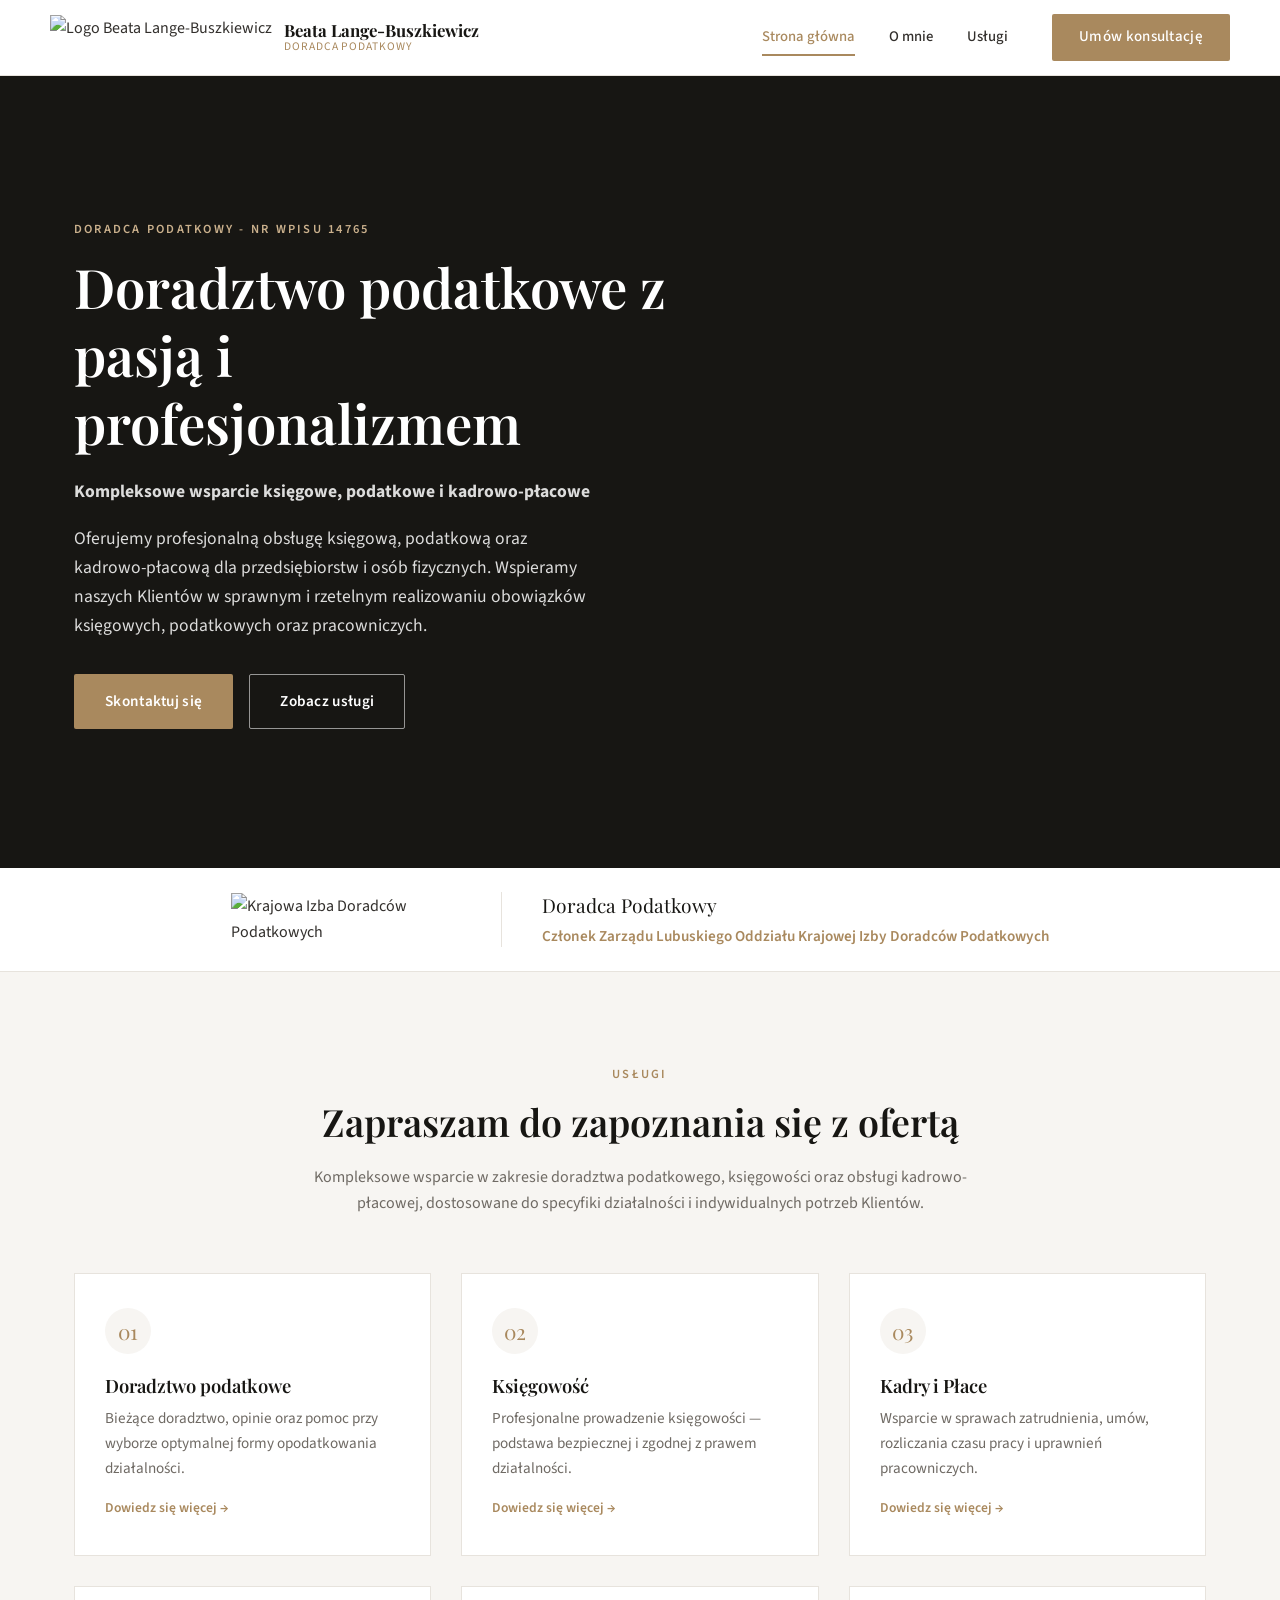
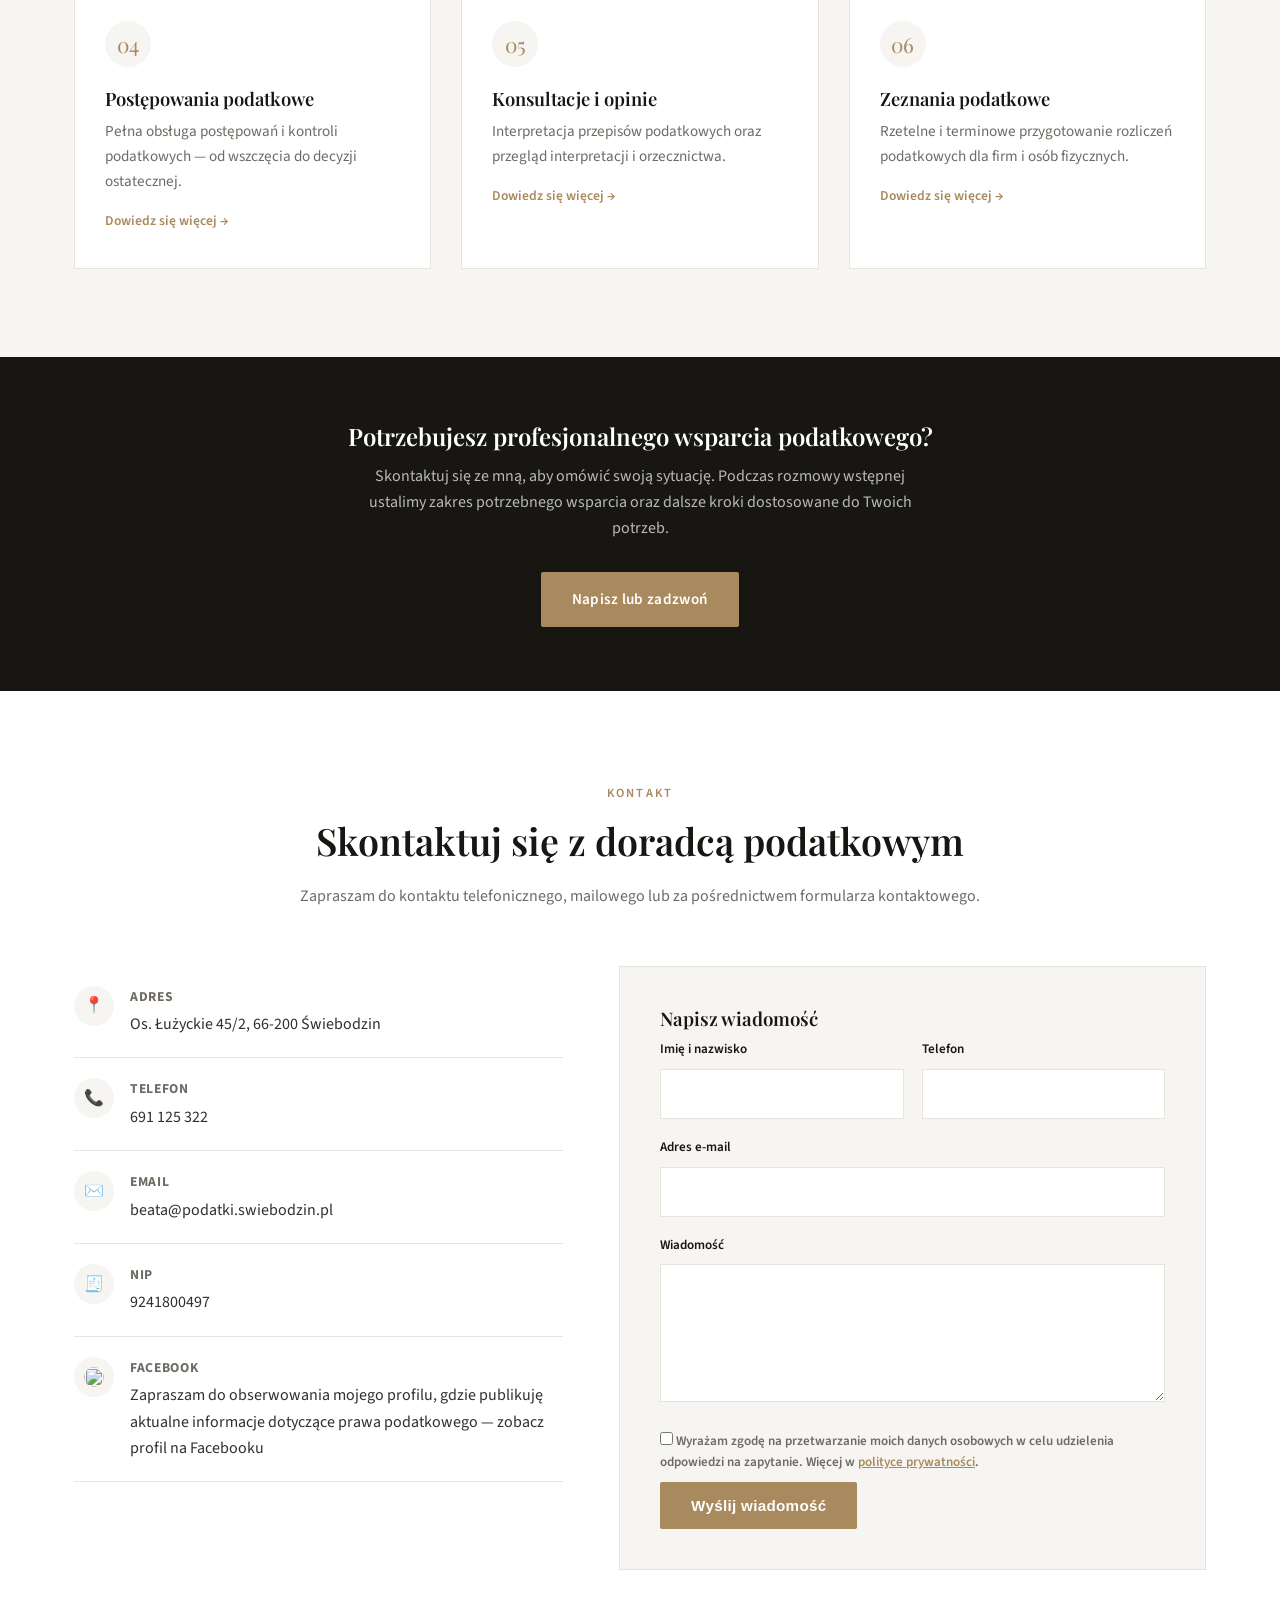
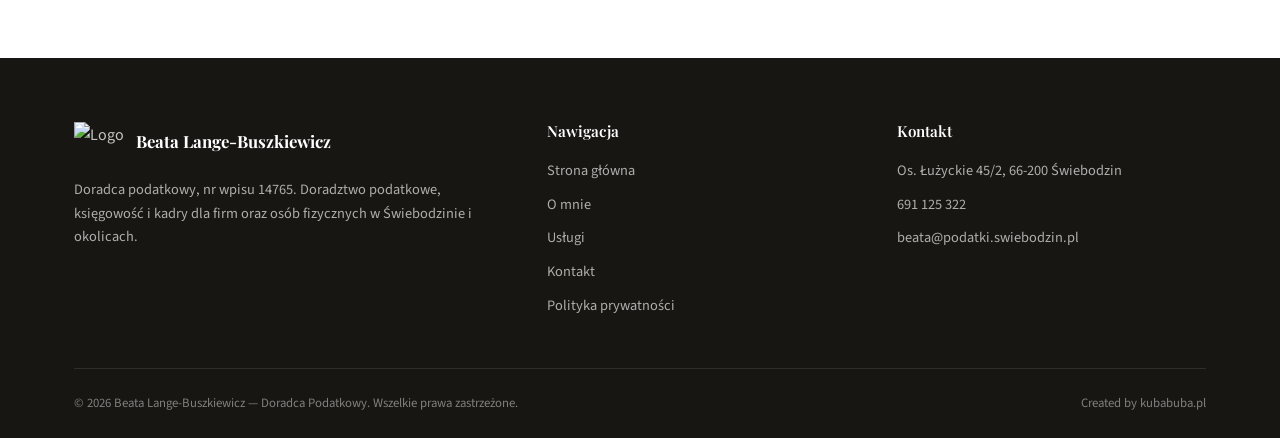
==== index.html @ 7be12176 "feat: nowe treści od klientki i nowe zdjęcie w O mnie - Strona główna: nr wpisu w nagłówku, funkcja " ====
<!doctype html>
<html lang="pl">
<head>
<meta charset="UTF-8" />
<meta name="viewport" content="width=device-width, initial-scale=1.0" />
<title>Beata Lange-Buszkiewicz | Doradca Podatkowy Świebodzin</title>
<meta name="description" content="Doradca podatkowy Beata Lange-Buszkiewicz — Świebodzin i woj. lubuskie. Doradztwo podatkowe, księgowość, kadry i płace, postępowania podatkowe." />
<link rel="icon" type="image/png" href="assets/img/cropped-logo_beata_png-1.png" />
<link rel="preconnect" href="https://fonts.googleapis.com" />
<link href="https://fonts.googleapis.com/css2?family=Playfair+Display:wght@500;600;700&family=Source+Sans+3:wght@400;500;600;700&display=swap" rel="stylesheet" />
<link rel="stylesheet" href="assets/css/style.css" />
</head>
<body>

<header class="site-header">
  <div class="container nav">
    <a href="index.html" class="brand">
      <img src="assets/img/cropped-logo_beata_png-1.png" alt="Logo Beata Lange-Buszkiewicz" />
      <span class="brand-text">
        <strong>Beata Lange-Buszkiewicz</strong>
        <span>Doradca Podatkowy</span>
      </span>
    </a>
    <nav class="nav-links">
      <a href="index.html" class="is-active">Strona główna</a>
      <a href="o-mnie.html">O mnie</a>
      <a href="uslugi.html">Usługi</a>
      <a href="#kontakt" class="btn btn--primary nav-cta">Umów konsultację</a>
    </nav>
    <button class="nav-toggle" aria-label="Otwórz menu">
      <span></span><span></span><span></span>
    </button>
  </div>
</header>

<section class="hero">
  <div class="container hero-inner">
    <span class="eyebrow">Doradca Podatkowy - nr wpisu 14765</span>
    <h1>Doradztwo podatkowe z pasją i profesjonalizmem</h1>
    <p class="lead"><strong>Kompleksowe wsparcie księgowe, podatkowe i kadrowo-płacowe</strong></p>
    <p class="lead">Oferujemy profesjonalną obsługę księgową, podatkową oraz kadrowo-płacową dla przedsiębiorstw i osób fizycznych. Wspieramy naszych Klientów w sprawnym i rzetelnym realizowaniu obowiązków księgowych, podatkowych oraz pracowniczych.</p>
    <div class="hero-actions">
      <a href="#kontakt" class="btn btn--primary">Skontaktuj się</a>
      <a href="uslugi.html" class="btn btn--outline">Zobacz usługi</a>
    </div>
  </div>
</section>

<section class="kidp-section">
  <div class="container kidp-inner">
    <img src="assets/img/KIDP_wersja_pelna_achromatyczna.svg" alt="Krajowa Izba Doradców Podatkowych" />
    <p class="kidp-caption">Doradca Podatkowy<span>Członek Zarządu Lubuskiego Oddziału Krajowej Izby Doradców Podatkowych</span></p>
  </div>
</section>

<section class="section section--alt">
  <div class="container">
    <div class="section-header">
      <span class="eyebrow">Usługi</span>
      <h2>Zapraszam do zapoznania się z ofertą</h2>
      <p>Kompleksowe wsparcie w zakresie doradztwa podatkowego, księgowości oraz obsługi kadrowo-płacowej, dostosowane do specyfiki działalności i indywidualnych potrzeb Klientów.</p>
    </div>
    <div class="grid grid--3">
      <div class="card">
        <div class="icon">01</div>
        <h3>Doradztwo podatkowe</h3>
        <p>Bieżące doradztwo, opinie oraz pomoc przy wyborze optymalnej formy opodatkowania działalności.</p>
        <a href="uslugi.html#doradztwo" class="card-link">Dowiedz się więcej →</a>
      </div>
      <div class="card">
        <div class="icon">02</div>
        <h3>Księgowość</h3>
        <p>Profesjonalne prowadzenie księgowości — podstawa bezpiecznej i zgodnej z prawem działalności.</p>
        <a href="uslugi.html#ksiegowosc" class="card-link">Dowiedz się więcej →</a>
      </div>
      <div class="card">
        <div class="icon">03</div>
        <h3>Kadry i Płace</h3>
        <p>Wsparcie w sprawach zatrudnienia, umów, rozliczania czasu pracy i uprawnień pracowniczych.</p>
        <a href="uslugi.html#kadry" class="card-link">Dowiedz się więcej →</a>
      </div>
      <div class="card">
        <div class="icon">04</div>
        <h3>Postępowania podatkowe</h3>
        <p>Pełna obsługa postępowań i kontroli podatkowych — od wszczęcia do decyzji ostatecznej.</p>
        <a href="uslugi.html#postepowania" class="card-link">Dowiedz się więcej →</a>
      </div>
      <div class="card">
        <div class="icon">05</div>
        <h3>Konsultacje i opinie</h3>
        <p>Interpretacja przepisów podatkowych oraz przegląd interpretacji i orzecznictwa.</p>
        <a href="uslugi.html#konsultacje" class="card-link">Dowiedz się więcej →</a>
      </div>
      <div class="card">
        <div class="icon">06</div>
        <h3>Zeznania podatkowe</h3>
        <p>Rzetelne i terminowe przygotowanie rozliczeń podatkowych dla firm i osób fizycznych.</p>
        <a href="uslugi.html#zeznania" class="card-link">Dowiedz się więcej →</a>
      </div>
    </div>
  </div>
</section>

<section class="cta-band">
  <div class="container">
    <h2>Potrzebujesz profesjonalnego wsparcia podatkowego?</h2>
    <p>Skontaktuj się ze mną, aby omówić swoją sytuację. Podczas rozmowy wstępnej ustalimy zakres potrzebnego wsparcia oraz dalsze kroki dostosowane do Twoich potrzeb.</p>
    <a href="#kontakt" class="btn btn--primary">Napisz lub zadzwoń</a>
  </div>
</section>

<section class="section" id="kontakt">
  <div class="container">
    <div class="section-header">
      <span class="eyebrow">Kontakt</span>
      <h2>Skontaktuj się z doradcą podatkowym</h2>
      <p>Zapraszam do kontaktu telefonicznego, mailowego lub za pośrednictwem formularza kontaktowego.</p>
    </div>
    <div class="contact-grid">
      <div>
        <ul class="contact-info-list">
          <li>
            <div class="icon">📍</div>
            <div>
              <strong>Adres</strong>
              <a href="https://www.google.com/maps/search/?api=1&query=Os.%20%C5%81u%C5%BCyckie%2045%2F2%2C%2066-200%20%C5%9Awiebodzin" target="_blank" rel="noopener">Os. Łużyckie 45/2, 66-200 Świebodzin</a>
            </div>
          </li>
          <li>
            <div class="icon">📞</div>
            <div>
              <strong>Telefon</strong>
              <a href="tel:+48691125322">691 125 322</a>
            </div>
          </li>
          <li>
            <div class="icon">✉️</div>
            <div>
              <strong>Email</strong>
              <a href="mailto:beata@podatki.swiebodzin.pl">beata@podatki.swiebodzin.pl</a>
            </div>
          </li>
          <li>
            <div class="icon">🧾</div>
            <div>
              <strong>NIP</strong>
              9241800497
            </div>
          </li>
          <li>
            <div class="icon">
              <img src="assets/img/communication.png" alt="" class="icon-fb" />
            </div>
            <div>
              <strong>Facebook</strong>
              Zapraszam do obserwowania mojego profilu, gdzie publikuję aktualne informacje dotyczące prawa podatkowego — <a href="https://www.facebook.com/profile.php?id=61560861157005" target="_blank" rel="noopener">zobacz profil na Facebooku</a>
            </div>
          </li>
        </ul>
      </div>

      <div class="form">
        <h3>Napisz wiadomość</h3>
        <form id="contact-form">
          <div class="form-row">
            <div>
              <label for="name">Imię i nazwisko</label>
              <input type="text" id="name" name="name" required />
            </div>
            <div>
              <label for="phone">Telefon</label>
              <input type="tel" id="phone" name="phone" />
            </div>
          </div>
          <label for="email">Adres e-mail</label>
          <input type="email" id="email" name="email" required />
          <label for="message">Wiadomość</label>
          <textarea id="message" name="message" rows="5" required></textarea>
          <label class="checkbox-row">
            <input type="checkbox" id="consent" name="consent" required />
            <span>Wyrażam zgodę na przetwarzanie moich danych osobowych w celu udzielenia odpowiedzi na zapytanie. Więcej w <a href="polityka-prywatnosci.html">polityce prywatności</a>.</span>
          </label>
          <!-- Pułapka na boty: pole niewidoczne dla ludzi, boty zwykle je wypełniają -->
          <div class="hp-field" aria-hidden="true">
            <label for="website">Strona www</label>
            <input type="text" id="website" name="website" tabindex="-1" autocomplete="off" />
          </div>
          <button type="submit" class="btn btn--primary">Wyślij wiadomość</button>
          <p class="form-status" role="status" aria-live="polite" hidden></p>
        </form>
      </div>
    </div>
  </div>
</section>

<footer class="site-footer">
  <div class="container">
    <div class="footer-grid">
      <div>
        <div class="footer-brand">
          <img src="assets/img/cropped-logo_beata_png-1.png" alt="Logo" />
          <strong>Beata Lange-Buszkiewicz</strong>
        </div>
        <p>Doradca podatkowy, nr wpisu 14765. Doradztwo podatkowe, księgowość i kadry dla firm oraz osób fizycznych w Świebodzinie i okolicach.</p>
      </div>
      <div>
        <h4>Nawigacja</h4>
        <ul>
          <li><a href="index.html">Strona główna</a></li>
          <li><a href="o-mnie.html">O mnie</a></li>
          <li><a href="uslugi.html">Usługi</a></li>
          <li><a href="#kontakt">Kontakt</a></li>
          <li><a href="polityka-prywatnosci.html">Polityka prywatności</a></li>
        </ul>
      </div>
      <div>
        <h4>Kontakt</h4>
        <ul>
          <li>Os. Łużyckie 45/2, 66-200 Świebodzin</li>
          <li><a href="tel:+48691125322">691 125 322</a></li>
          <li><a href="mailto:beata@podatki.swiebodzin.pl">beata@podatki.swiebodzin.pl</a></li>
        </ul>
      </div>
    </div>
    <div class="footer-bottom">
      <span>© 2026 Beata Lange-Buszkiewicz — Doradca Podatkowy. Wszelkie prawa zastrzeżone.</span>
      <div class="footer-credits">
        <a href="https://kubabuba.pl/" target="_blank" rel="noopener">Created by kubabuba.pl</a>
      </div>
    </div>
  </div>
</footer>

<script src="https://cdn.jsdelivr.net/npm/@emailjs/browser@4/dist/email.min.js"></script>
<script src="assets/js/main.js"></script>
</body>
</html>
---- assets/css/style.css ----
/* ==========================================================================
   Beata Lange-Buszkiewicz — Doradca Podatkowy
   Główny arkusz stylów
   ========================================================================== */

:root {
  --color-dark: #242220;
  --color-dark-2: #171613;
  --color-accent: #a9895e;
  --color-accent-light: #cbb18d;
  --color-bg: #ffffff;
  --color-bg-alt: #f7f5f2;
  --color-text: #322f2c;
  --color-muted: #6f6a64;
  --color-border: #e7e3dd;

  --font-heading: "Playfair Display", "Georgia", serif;
  --font-body: "Source Sans 3", "Segoe UI", sans-serif;

  --max-width: 1180px;
  --transition: 0.25s ease;
}

* {
  box-sizing: border-box;
}

html {
  scroll-behavior: smooth;
}

body {
  margin: 0;
  font-family: var(--font-body);
  color: var(--color-text);
  background: var(--color-bg);
  line-height: 1.65;
  -webkit-font-smoothing: antialiased;
}

img {
  max-width: 100%;
  display: block;
}

a {
  color: inherit;
  text-decoration: none;
}

ul {
  margin: 0;
  padding: 0;
  list-style: none;
}

.container {
  max-width: var(--max-width);
  margin: 0 auto;
  padding: 0 24px;
}

h1, h2, h3, h4 {
  font-family: var(--font-heading);
  font-weight: 600;
  line-height: 1.25;
  margin: 0 0 0.5em;
  color: var(--color-dark-2);
}

p {
  margin: 0 0 1em;
}

.section {
  padding: 88px 0;
  scroll-margin-top: 90px;
}

.section--alt {
  background: var(--color-bg-alt);
}

.section-header {
  text-align: center;
  max-width: 680px;
  margin: 0 auto 56px;
}

.eyebrow {
  display: inline-block;
  font-size: 0.78rem;
  font-weight: 600;
  letter-spacing: 0.18em;
  text-transform: uppercase;
  color: var(--color-accent);
  margin-bottom: 14px;
}

.section-header h2 {
  font-size: clamp(1.7rem, 3vw, 2.35rem);
}

.section-header p {
  color: var(--color-muted);
}

/* ---------- Buttons ---------- */
.btn {
  display: inline-flex;
  align-items: center;
  gap: 10px;
  padding: 14px 30px;
  border-radius: 2px;
  font-weight: 600;
  font-size: 0.95rem;
  letter-spacing: 0.02em;
  transition: all var(--transition);
  border: 1px solid transparent;
  cursor: pointer;
}

.btn--primary {
  background: var(--color-accent);
  color: #fff;
  
}

.btn--primary:hover {
  background: var(--color-dark-2);
}

.btn--outline {
  border-color: rgba(255, 255, 255, 0.55);
  color: #fff;
}

.btn--outline:hover {
  background: rgba(255, 255, 255, 0.12);
}

.btn--dark {
  background: var(--color-dark-2);
  color: #fff;
}

.btn--dark:hover {
  background: var(--color-accent);
}

/* ---------- Header / Nav ---------- */
.site-header {
  position: sticky;
  top: 0;
  z-index: 100;
  background: rgba(255, 255, 255, 0.96);
  border-bottom: 1px solid var(--color-border);
  backdrop-filter: blur(6px);
}

.nav {
  display: flex;
  align-items: center;
  justify-content: space-between;
  gap: 20px;
  padding: 14px 0;
}

.brand {
  display: flex;
  align-items: center;
  gap: 12px;
}

.brand img {
  height: 44px;
  width: auto;
}

.brand-text {
  display: flex;
  flex-direction: column;
  line-height: 1.15;
}

.brand-text strong {
  font-family: var(--font-heading);
  font-size: 1.05rem;
  color: var(--color-dark-2);
}

.brand-text span {
  font-size: 0.72rem;
  letter-spacing: 0.08em;
  text-transform: uppercase;
  color: var(--color-accent);
}

.nav-links {
  display: flex;
  align-items: center;
  gap: 34px;
  margin-left: auto;
}

.nav-links a {
  font-size: 0.92rem;
  font-weight: 500;
  color: var(--color-text);
  position: relative;
  padding: 6px 0;
  transition: color var(--transition);
}

.nav-links a::after {
  content: "";
  position: absolute;
  left: 0;
  bottom: 0;
  height: 2px;
  width: 0;
  background: var(--color-accent);
  transition: width var(--transition);
}

.nav-links a:hover,
.nav-links a.is-active {
  color: var(--color-accent);
}

.nav-links a:hover::after,
.nav-links a.is-active::after {
  width: 100%;
}

.nav-links a.nav-cta {
  margin-left: 10px;
  padding: 10px 26px;
  font-size: 0.94rem;
  border-radius: 2px;
  color: #fff !important;
}

.nav-cta::after {
  display: none;
}

.nav-toggle {
  display: none;
  flex-direction: column;
  gap: 5px;
  background: none;
  border: none;
  cursor: pointer;
  padding: 6px;
}

.nav-toggle span {
  width: 24px;
  height: 2px;
  background: var(--color-dark-2);
  transition: all var(--transition);
}

.nav-toggle.is-active span:nth-child(1) {
  transform: translateY(7px) rotate(45deg);
}

.nav-toggle.is-active span:nth-child(2) {
  opacity: 0;
}

.nav-toggle.is-active span:nth-child(3) {
  transform: translateY(-7px) rotate(-45deg);
}

/* ---------- Hero ---------- */
.hero {
  position: relative;
  isolation: isolate;
  overflow: hidden;
  min-height: 88vh;
  display: flex;
  align-items: center;
  background-color: var(--color-dark-2);
  color: #fff;
  /* Horizontal centre of the portrait, measured from the left edge of the content column.
     Tied to the content (not the screen edge), so on wide screens the photo stays next to the text. */
  --hero-photo-center: 940px;
}

/* Portrait photo */
.hero::before {
  content: "";
  position: absolute;
  z-index: -2;
  top: -3%;
  height: 115%;
  aspect-ratio: 1452 / 2048;
  left: min(calc(max(0px, (100% - var(--max-width)) / 2) + var(--hero-photo-center)), calc(100% - 260px));
  transform: translateX(-50%);
  background-image: url("../img/DSC_6625.jpg");
  background-image: image-set(url("../img/DSC_6625.webp") type("image/webp"), url("../img/DSC_6625.jpg") type("image/jpeg"));
  background-size: cover;
  background-position: center top;
  background-repeat: no-repeat;
  /* Soft left and right edges, so the photo melts into the dark background */
  -webkit-mask-image: linear-gradient(90deg, transparent 0%, #000 30%, #000 78%, transparent 100%);
  mask-image: linear-gradient(90deg, transparent 0%, #000 30%, #000 78%, transparent 100%);
}

/* Darkening behind the text */
.hero::after {
  content: "";
  position: absolute;
  z-index: -1;
  inset: 0;
  background: linear-gradient(90deg, rgba(23, 22, 19, 0.96) 0%, rgba(23, 22, 19, 0.85) 38%, rgba(23, 22, 19, 0.1) 62%, rgba(23, 22, 19, 0.2) 100%);
}

.hero-inner {
  max-width: 640px;
  margin: 0 0 0 max(0px, calc((100% - var(--max-width)) / 2));
  padding: 100px 24px;
}

.hero .eyebrow {
  color: var(--color-accent-light);
}

.hero h1 {
  color: #fff;
  font-size: clamp(2.1rem, 5vw, 3.4rem);
  margin-bottom: 20px;
}

.hero p.lead {
  color: rgba(255, 255, 255, 0.85);
  font-size: 1.1rem;
  max-width: 520px;
}

.hero-actions {
  display: flex;
  gap: 16px;
  margin-top: 34px;
  flex-wrap: wrap;
}

/* ---------- KIDP credential section ---------- */
.kidp-section {
  background: #fff;
  border-bottom: 1px solid var(--color-border);
  padding: 24px 0;
}

.kidp-inner {
  display: flex;
  align-items: center;
  justify-content: center;
  gap: 40px;
}

.kidp-section img {
  width: clamp(160px, 18vw, 240px);
  height: auto;
  flex: none;
}

.kidp-caption {
  margin: 0;
  padding-left: 40px;
  border-left: 1px solid var(--color-border);
  font-family: var(--font-heading);
  font-size: 1.2rem;
  line-height: 1.4;
  color: var(--color-dark-2);
}

.kidp-caption span {
  display: block;
  margin-top: 6px;
  font-family: var(--font-body);
  font-size: 0.95rem;
  font-weight: 600;
  line-height: 1.45;
  color: var(--color-accent);
}

/* ---------- Page header (subpages) ---------- */
.page-header {
  background: var(--color-dark-2);
  color: #fff;
  padding: 70px 0 60px;
  text-align: center;
}

.page-header .eyebrow {
  color: var(--color-accent-light);
}

.page-header h1 {
  color: #fff;
  font-size: clamp(1.9rem, 4vw, 2.6rem);
  margin-bottom: 8px;
}

.breadcrumbs {
  font-size: 0.85rem;
  color: rgba(255, 255, 255, 0.6);
}

.breadcrumbs a:hover {
  color: var(--color-accent-light);
}

/* ---------- Cards / grids ---------- */
.grid {
  display: grid;
  gap: 30px;
}

.grid--3 {
  grid-template-columns: repeat(3, 1fr);
}

.grid--2 {
  grid-template-columns: repeat(2, 1fr);
}

.card {
  background: #fff;
  border: 1px solid var(--color-border);
  padding: 34px 30px;
  transition: transform var(--transition), box-shadow var(--transition);
}

.card:hover {
  transform: translateY(-4px);
  box-shadow: 0 18px 40px rgba(23, 22, 19, 0.08);
}

.card .icon {
  width: 46px;
  height: 46px;
  border-radius: 50%;
  background: var(--color-bg-alt);
  color: var(--color-accent);
  display: flex;
  align-items: center;
  justify-content: center;
  margin-bottom: 20px;
  font-size: 1.3rem;
  font-family: var(--font-heading);
}

.card h3 {
  font-size: 1.15rem;
}

.card p {
  color: var(--color-muted);
  font-size: 0.95rem;
  margin-bottom: 0;
}

.card-link {
  display: inline-block;
  margin-top: 16px;
  font-size: 0.85rem;
  font-weight: 600;
  color: var(--color-accent);
}

/* ---------- About / split sections ---------- */
.split {
  display: grid;
  grid-template-columns: 1fr 1.1fr;
  gap: 64px;
  align-items: center;
}

.split-media img {
  width: 100%;
  height: 100%;
  object-fit: cover;
  aspect-ratio: 4 / 5;
  filter: grayscale(8%);
}

.split-media {
  position: relative;
}

.split-media::before {
  content: "";
  position: absolute;
  top: 18px;
  left: -18px;
  right: 18px;
  bottom: -18px;
  border: 1px solid var(--color-accent);
  z-index: -1;
}

/* ---------- Services detail (uslugi page) ---------- */
.service-block {
  display: grid;
  grid-template-columns: 60px minmax(0, 720px);
  gap: 26px;
  padding: 40px 0;
  border-bottom: 1px solid var(--color-border);
  scroll-margin-top: 90px;
}

.service-block:last-child {
  border-bottom: none;
}

.service-number {
  font-family: var(--font-heading);
  font-size: 1.6rem;
  color: var(--color-accent);
}

.service-block h3 {
  font-size: 1.3rem;
  margin-bottom: 12px;
}

.service-block p {
  color: var(--color-muted);
}

.service-list {
  margin-top: 4px;
  display: grid;
  gap: 8px;
}

.service-list li {
  position: relative;
  padding-left: 22px;
  color: var(--color-text);
  font-size: 0.97rem;
}

.service-list li::before {
  content: "";
  position: absolute;
  left: 0;
  top: 0.65em;
  width: 10px;
  height: 1px;
  background: var(--color-accent);
}

/* ---------- Steps (uslugi page) ---------- */
.steps {
  display: grid;
  grid-template-columns: repeat(3, 1fr);
  gap: 30px;
}

.step {
  background: #fff;
  border: 1px solid var(--color-border);
  padding: 30px 28px;
}

.step-number {
  font-family: var(--font-heading);
  font-size: 1.6rem;
  color: var(--color-accent);
  margin-bottom: 12px;
}

.step h3 {
  font-size: 1.1rem;
}

.step p {
  color: var(--color-muted);
  font-size: 0.95rem;
  margin: 0;
}

/* ---------- Values list ---------- */
.values {
  display: grid;
  grid-template-columns: repeat(4, 1fr);
  gap: 26px;
  margin-top: 40px;
}

.values li {
  padding: 26px;
  background: var(--color-bg-alt);
  border-left: 3px solid var(--color-accent);
}

.values li strong {
  display: block;
  font-family: var(--font-heading);
  margin-bottom: 6px;
  color: var(--color-dark-2);
}

.values li span {
  font-size: 0.9rem;
  color: var(--color-muted);
}

/* ---------- CTA band ---------- */
.cta-band {
  background: var(--color-dark-2);
  color: #fff;
  padding: 64px 0;
  text-align: center;
}

.cta-band h2 {
  color: #fff;
}

.cta-band p {
  color: rgba(255, 255, 255, 0.7);
  max-width: 560px;
  margin: 0 auto 30px;
}

/* ---------- Contact page ---------- */
.contact-grid {
  display: grid;
  grid-template-columns: 1fr 1.2fr;
  gap: 56px;
}

.contact-info-list li {
  display: flex;
  gap: 16px;
  padding: 20px 0;
  border-bottom: 1px solid var(--color-border);
}

.contact-info-list .icon {
  width: 40px;
  height: 40px;
  flex: none;
  border-radius: 50%;
  background: var(--color-bg-alt);
  color: var(--color-accent);
  display: flex;
  align-items: center;
  justify-content: center;
}

.contact-info-list strong {
  display: block;
  font-size: 0.85rem;
  text-transform: uppercase;
  letter-spacing: 0.05em;
  color: var(--color-muted);
  margin-bottom: 3px;
}

.contact-info-list a:hover {
  color: var(--color-accent);
}

.icon-fb {
  width: 20px;
  height: 20px;
  border-radius: 50%;
}

.form {
  background: var(--color-bg-alt);
  padding: 40px;
  border: 1px solid var(--color-border);
}

.form-row {
  display: grid;
  grid-template-columns: 1fr 1fr;
  gap: 18px;
}

.form label {
  display: block;
  font-size: 0.82rem;
  font-weight: 600;
  margin-bottom: 8px;
  color: var(--color-dark-2);
}

.form input,
.form textarea {
  width: 100%;
  padding: 13px 14px;
  border: 1px solid var(--color-border);
  background: #fff;
  font-family: var(--font-body);
  font-size: 0.95rem;
  margin-bottom: 18px;
  resize: vertical;
}

.form input:focus,
.form textarea:focus {
  outline: none;
  border-color: var(--color-accent);
}

.legal a {
  color: var(--color-accent);
  text-decoration: underline;
}

.form .btn:disabled {
  opacity: 0.7;
  cursor: wait;
}

.hp-field {
  position: absolute;
  left: -9999px;
  width: 1px;
  height: 1px;
  overflow: hidden;
}

.form-status {
  margin: 18px 0 0;
  padding: 12px 14px;
  font-size: 0.9rem;
  border-left: 3px solid;
}

.form-status--success {
  background: #eef5ee;
  border-color: #4a7c59;
  color: #2f5a3b;
}

.form-status--error {
  background: #f8eeec;
  border-color: #a6493a;
  color: #7a2f23;
}

.form {
  position: relative;
}

.form-note {
  font-size: 0.8rem;
  color: var(--color-muted);
  margin-top: 4px;
}

.checkbox-row {
  display: flex;
  align-items: flex-start;
  gap: 10px;
  margin-bottom: 22px;
  cursor: pointer;
}

.checkbox-row input {
  width: auto;
  margin: 3px 0 0;
  flex: none;
  accent-color: var(--color-accent);
}

.checkbox-row span {
  font-size: 0.82rem;
  color: var(--color-muted);
  line-height: 1.5;
}

.checkbox-row a {
  color: var(--color-accent);
  text-decoration: underline;
}

.map-wrap {
  margin-top: 50px;
  border: 1px solid var(--color-border);
  line-height: 0;
}

.map-wrap iframe {
  width: 100%;
  height: 380px;
  border: 0;
  filter: grayscale(35%) contrast(1.05);
}

/* ---------- Footer ---------- */
.site-footer {
  background: var(--color-dark-2);
  color: rgba(255, 255, 255, 0.75);
  padding: 64px 0 24px;
}

.footer-grid {
  display: grid;
  grid-template-columns: 1.4fr 1fr 1fr;
  gap: 40px;
  padding-bottom: 40px;
  border-bottom: 1px solid rgba(255, 255, 255, 0.1);
}

.footer-brand {
  display: flex;
  align-items: center;
  gap: 12px;
  margin-bottom: 16px;
}

.footer-brand img {
  height: 40px;
}

.footer-brand strong {
  font-family: var(--font-heading);
  color: #fff;
  font-size: 1.05rem;
}

.footer-kidp {
  height: 6rem;
  width: auto;
  margin-top: 10px;
  margin-left: 0px;
  opacity: 0.9;
}

.site-footer h4 {
  color: #fff;
  font-size: 0.95rem;
  margin-bottom: 18px;
}

.site-footer p,
.site-footer li,
.site-footer a {
  font-size: 0.9rem;
  color: rgba(255, 255, 255, 0.65);
}

.site-footer ul li {
  margin-bottom: 10px;
}

.site-footer a:hover {
  color: var(--color-accent-light);
}

.footer-bottom {
  display: flex;
  justify-content: space-between;
  align-items: center;
  flex-wrap: wrap;
  gap: 12px;
  padding-top: 24px;
  font-size: 0.8rem;
  color: rgba(255, 255, 255, 0.45);
}

.footer-bottom img {
  height: 34px;
  opacity: 0.85;
}

.footer-credits {
  display: flex;
  align-items: center;
  gap: 14px;
}

.footer-credits a {
  font-size: 0.8rem;
  color: rgba(255, 255, 255, 0.45);
}

.footer-credits a:hover {
  color: var(--color-accent-light);
}

/* ---------- Responsive ---------- */
@media (max-width: 900px) {
  .split,
  .contact-grid {
    grid-template-columns: 1fr;
  }

  .split-media {
    order: -1;
  }

  .split-media::before {
    display: none;
  }

  .grid--3,
  .values {
    grid-template-columns: repeat(2, 1fr);
  }

  .steps {
    grid-template-columns: 1fr;
  }

  .footer-grid {
    grid-template-columns: 1fr 1fr;
  }
}

@media (max-width: 768px) {
  .nav-links {
    position: fixed;
    top: 73px;
    left: 0;
    right: 0;
    background: #fff;
    flex-direction: column;
    align-items: flex-start;
    padding: 24px;
    gap: 18px;
    border-bottom: 1px solid var(--color-border);
    transform: translateY(-130%);
    opacity: 0;
    transition: all var(--transition);
  }

  .nav-links.is-open {
    transform: translateY(0);
    opacity: 1;
  }

  .nav-toggle {
    display: flex;
  }

  .nav-links a.nav-cta {
    margin-left: 0;
  }

  .form-row {
    grid-template-columns: 1fr;
  }
}

/* Portrait screens (phones, tablets held upright): photo fills the hero, text over the darker lower part */
@media (max-aspect-ratio: 1/1), (max-width: 768px) {
  .hero::before {
    top: 0;
    left: 0;
    width: 100%;
    height: 100%;
    aspect-ratio: auto;
    transform: none;
    background-position: 62% 12%;
    -webkit-mask-image: none;
    mask-image: none;
  }

  .hero::after {
    background: linear-gradient(180deg, rgba(23, 22, 19, 0.7) 0%, rgba(23, 22, 19, 0.9) 60%, rgba(23, 22, 19, 0.96) 100%);
  }
}

@media (max-width: 620px) {
  .section {
    padding: 64px 0;
  }

  .grid--3,
  .grid--2,
  .values {
    grid-template-columns: 1fr;
  }

  .kidp-inner {
    flex-direction: column;
    gap: 12px;
    text-align: center;
  }

  .kidp-caption {
    padding-left: 0;
    border-left: none;
    font-size: 1.05rem;
  }

  .footer-grid {
    grid-template-columns: 1fr;
  }

  .service-block {
    grid-template-columns: 1fr;
  }
}
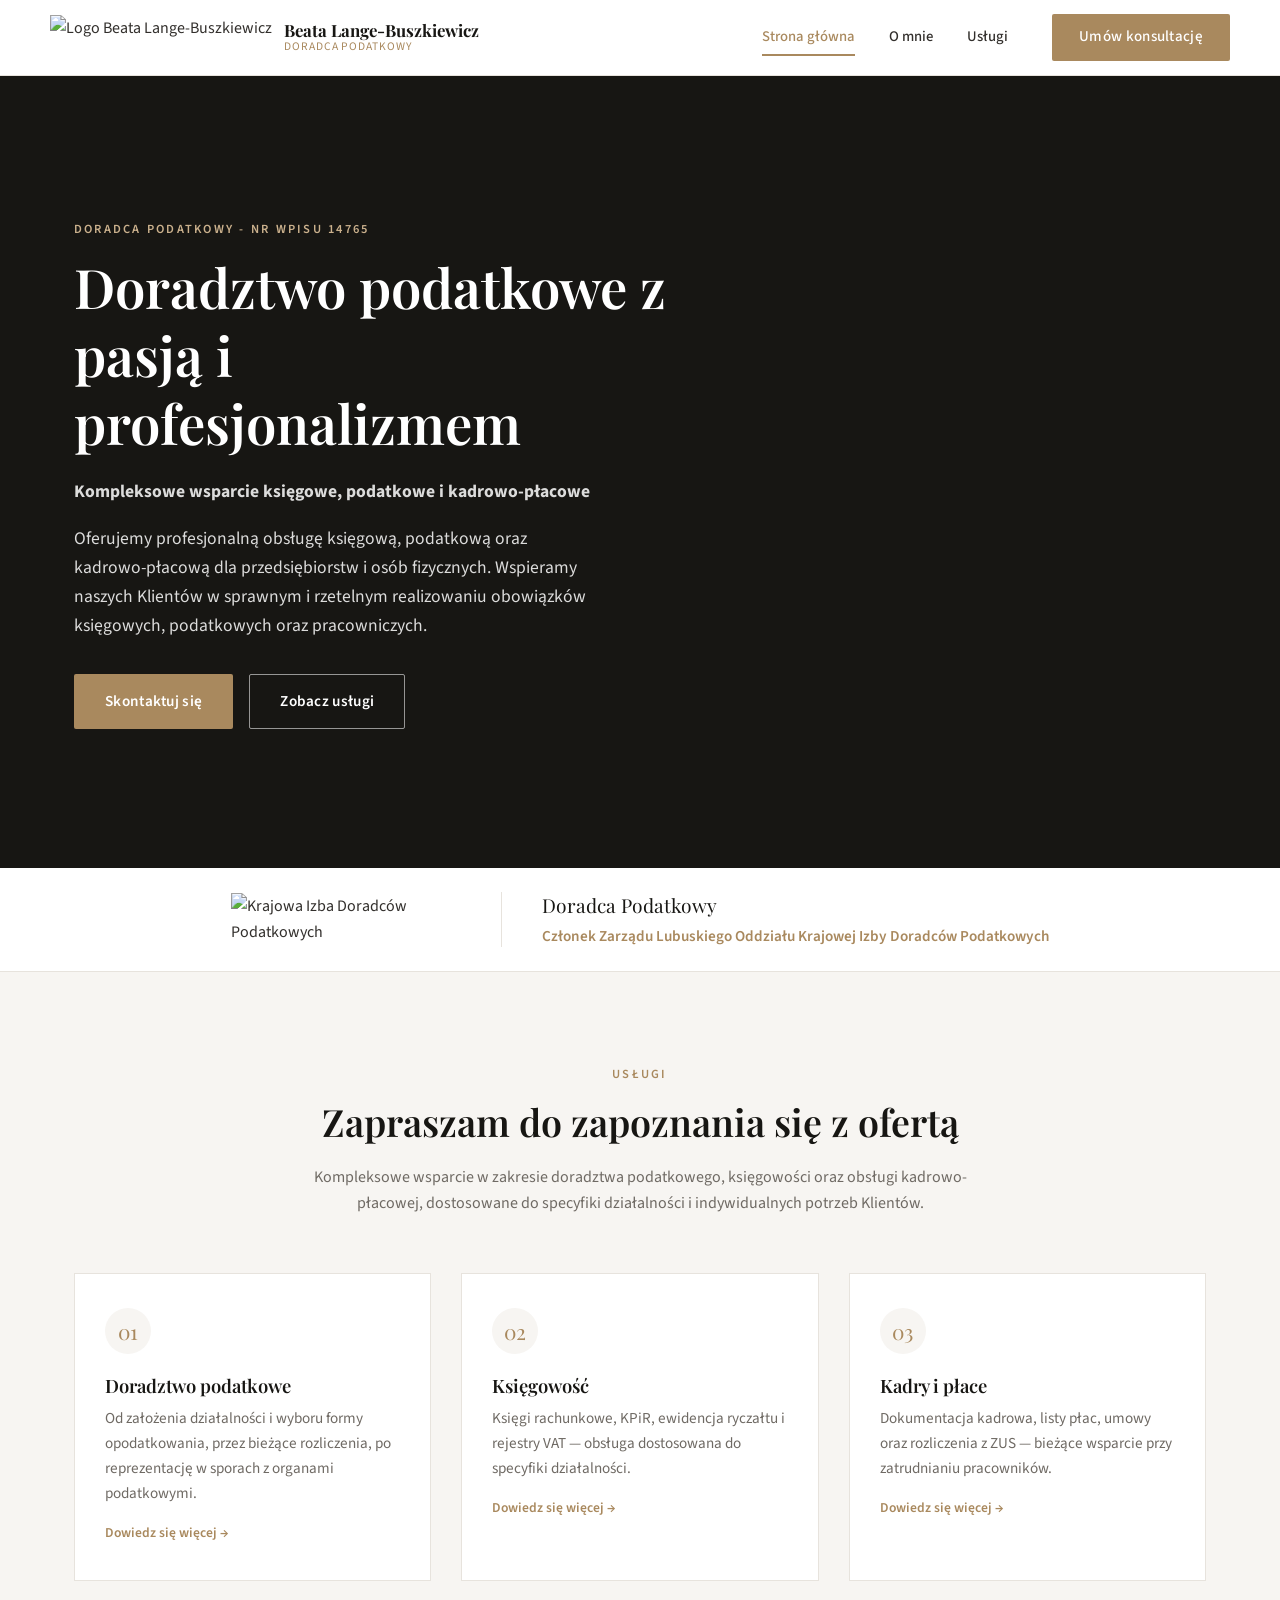
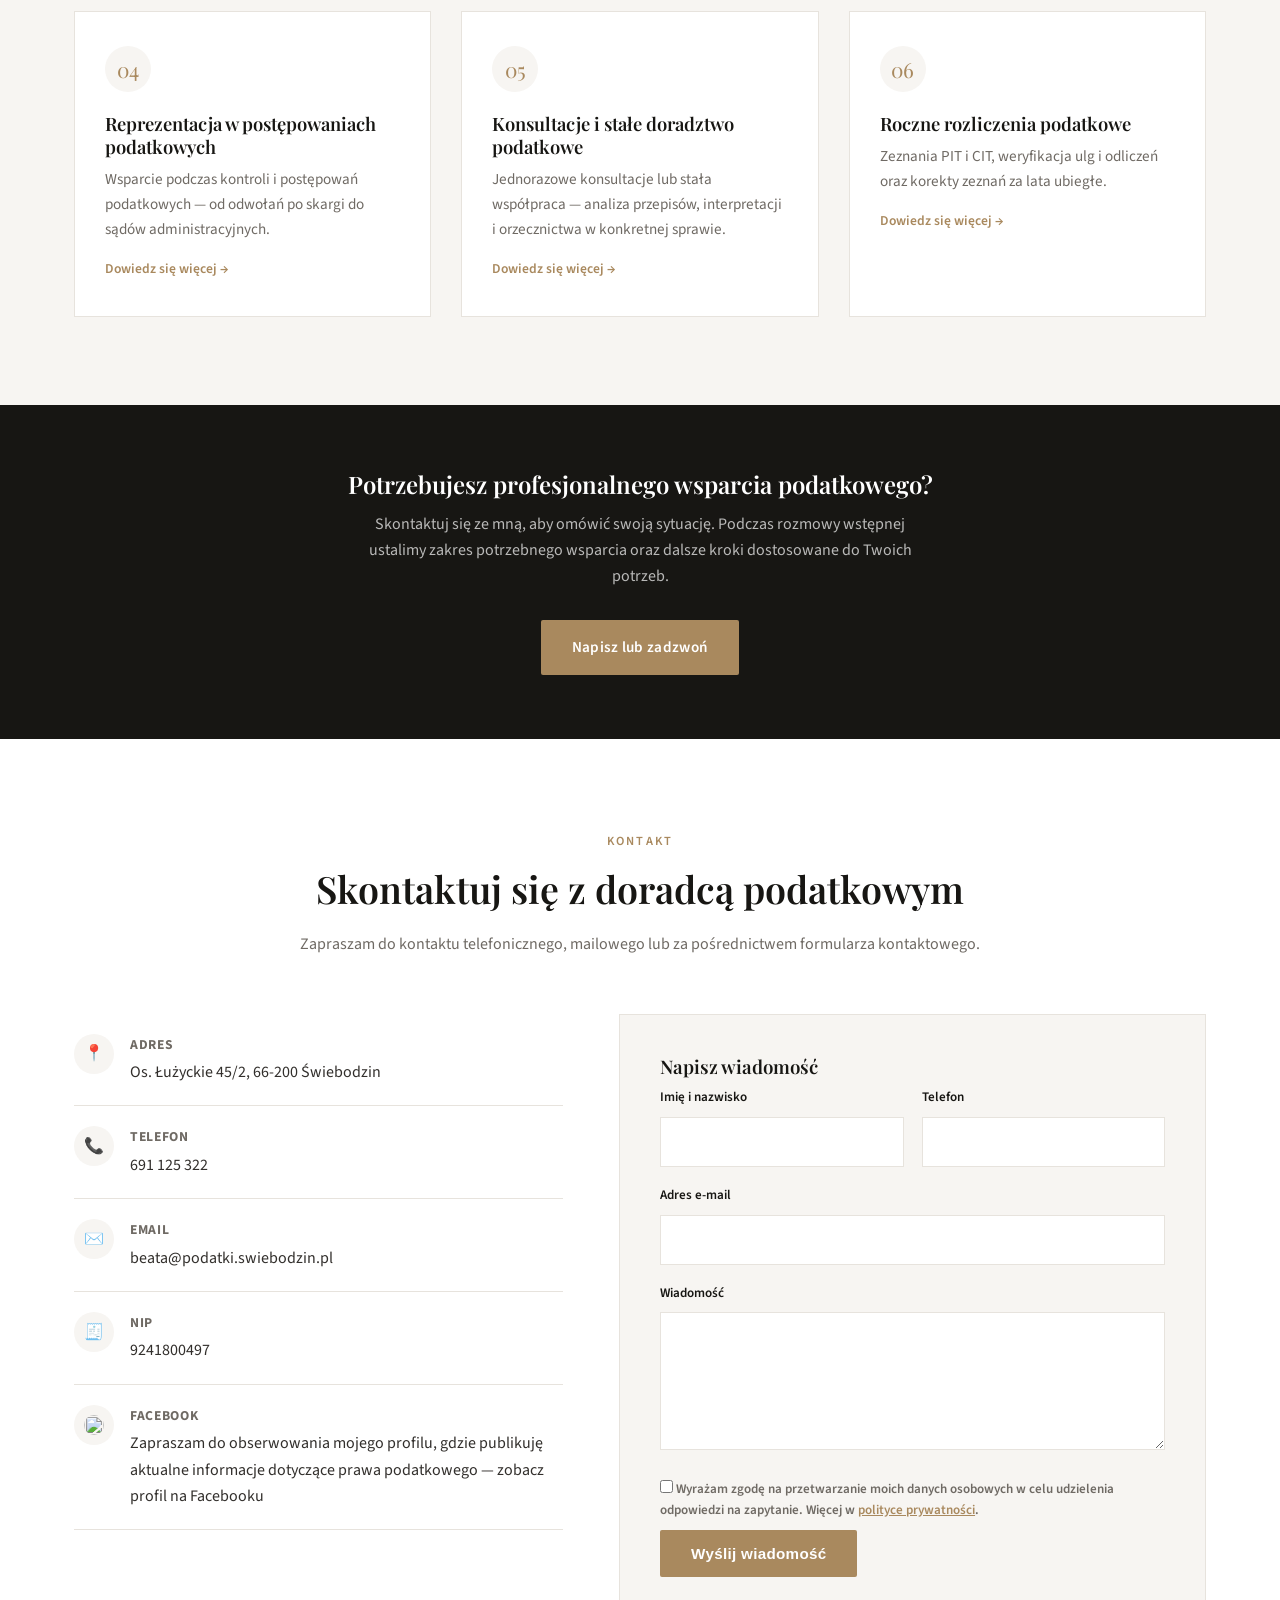
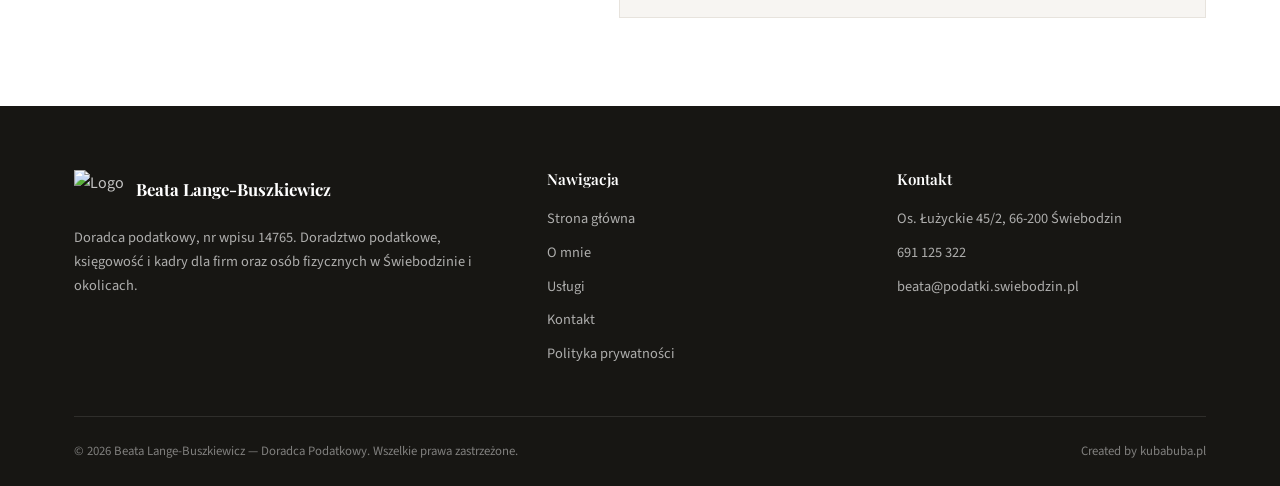
==== commit c1042a22: "feat: karty usług na stronie głównej zgodne z podstroną Usługi Tytuły i zajawki 6 kart dopasowane do" ====
--- a/index.html
+++ b/index.html
@@ -64,37 +64,37 @@
       <div class="card">
         <div class="icon">01</div>
         <h3>Doradztwo podatkowe</h3>
-        <p>Bieżące doradztwo, opinie oraz pomoc przy wyborze optymalnej formy opodatkowania działalności.</p>
+        <p>Od założenia działalności i wyboru formy opodatkowania, przez bieżące rozliczenia, po reprezentację w sporach z organami podatkowymi.</p>
         <a href="uslugi.html#doradztwo" class="card-link">Dowiedz się więcej →</a>
       </div>
       <div class="card">
         <div class="icon">02</div>
         <h3>Księgowość</h3>
-        <p>Profesjonalne prowadzenie księgowości — podstawa bezpiecznej i zgodnej z prawem działalności.</p>
+        <p>Księgi rachunkowe, KPiR, ewidencja ryczałtu i rejestry VAT — obsługa dostosowana do specyfiki działalności.</p>
         <a href="uslugi.html#ksiegowosc" class="card-link">Dowiedz się więcej →</a>
       </div>
       <div class="card">
         <div class="icon">03</div>
-        <h3>Kadry i Płace</h3>
-        <p>Wsparcie w sprawach zatrudnienia, umów, rozliczania czasu pracy i uprawnień pracowniczych.</p>
+        <h3>Kadry i płace</h3>
+        <p>Dokumentacja kadrowa, listy płac, umowy oraz rozliczenia z ZUS — bieżące wsparcie przy zatrudnianiu pracowników.</p>
         <a href="uslugi.html#kadry" class="card-link">Dowiedz się więcej →</a>
       </div>
       <div class="card">
         <div class="icon">04</div>
-        <h3>Postępowania podatkowe</h3>
-        <p>Pełna obsługa postępowań i kontroli podatkowych — od wszczęcia do decyzji ostatecznej.</p>
+        <h3>Reprezentacja w postępowaniach podatkowych</h3>
+        <p>Wsparcie podczas kontroli i postępowań podatkowych — od odwołań po skargi do sądów administracyjnych.</p>
         <a href="uslugi.html#postepowania" class="card-link">Dowiedz się więcej →</a>
       </div>
       <div class="card">
         <div class="icon">05</div>
-        <h3>Konsultacje i opinie</h3>
-        <p>Interpretacja przepisów podatkowych oraz przegląd interpretacji i orzecznictwa.</p>
+        <h3>Konsultacje i stałe doradztwo podatkowe</h3>
+        <p>Jednorazowe konsultacje lub stała współpraca — analiza przepisów, interpretacji i orzecznictwa w konkretnej sprawie.</p>
         <a href="uslugi.html#konsultacje" class="card-link">Dowiedz się więcej →</a>
       </div>
       <div class="card">
         <div class="icon">06</div>
-        <h3>Zeznania podatkowe</h3>
-        <p>Rzetelne i terminowe przygotowanie rozliczeń podatkowych dla firm i osób fizycznych.</p>
+        <h3>Roczne rozliczenia podatkowe</h3>
+        <p>Zeznania PIT i CIT, weryfikacja ulg i odliczeń oraz korekty zeznań za lata ubiegłe.</p>
         <a href="uslugi.html#zeznania" class="card-link">Dowiedz się więcej →</a>
       </div>
     </div>
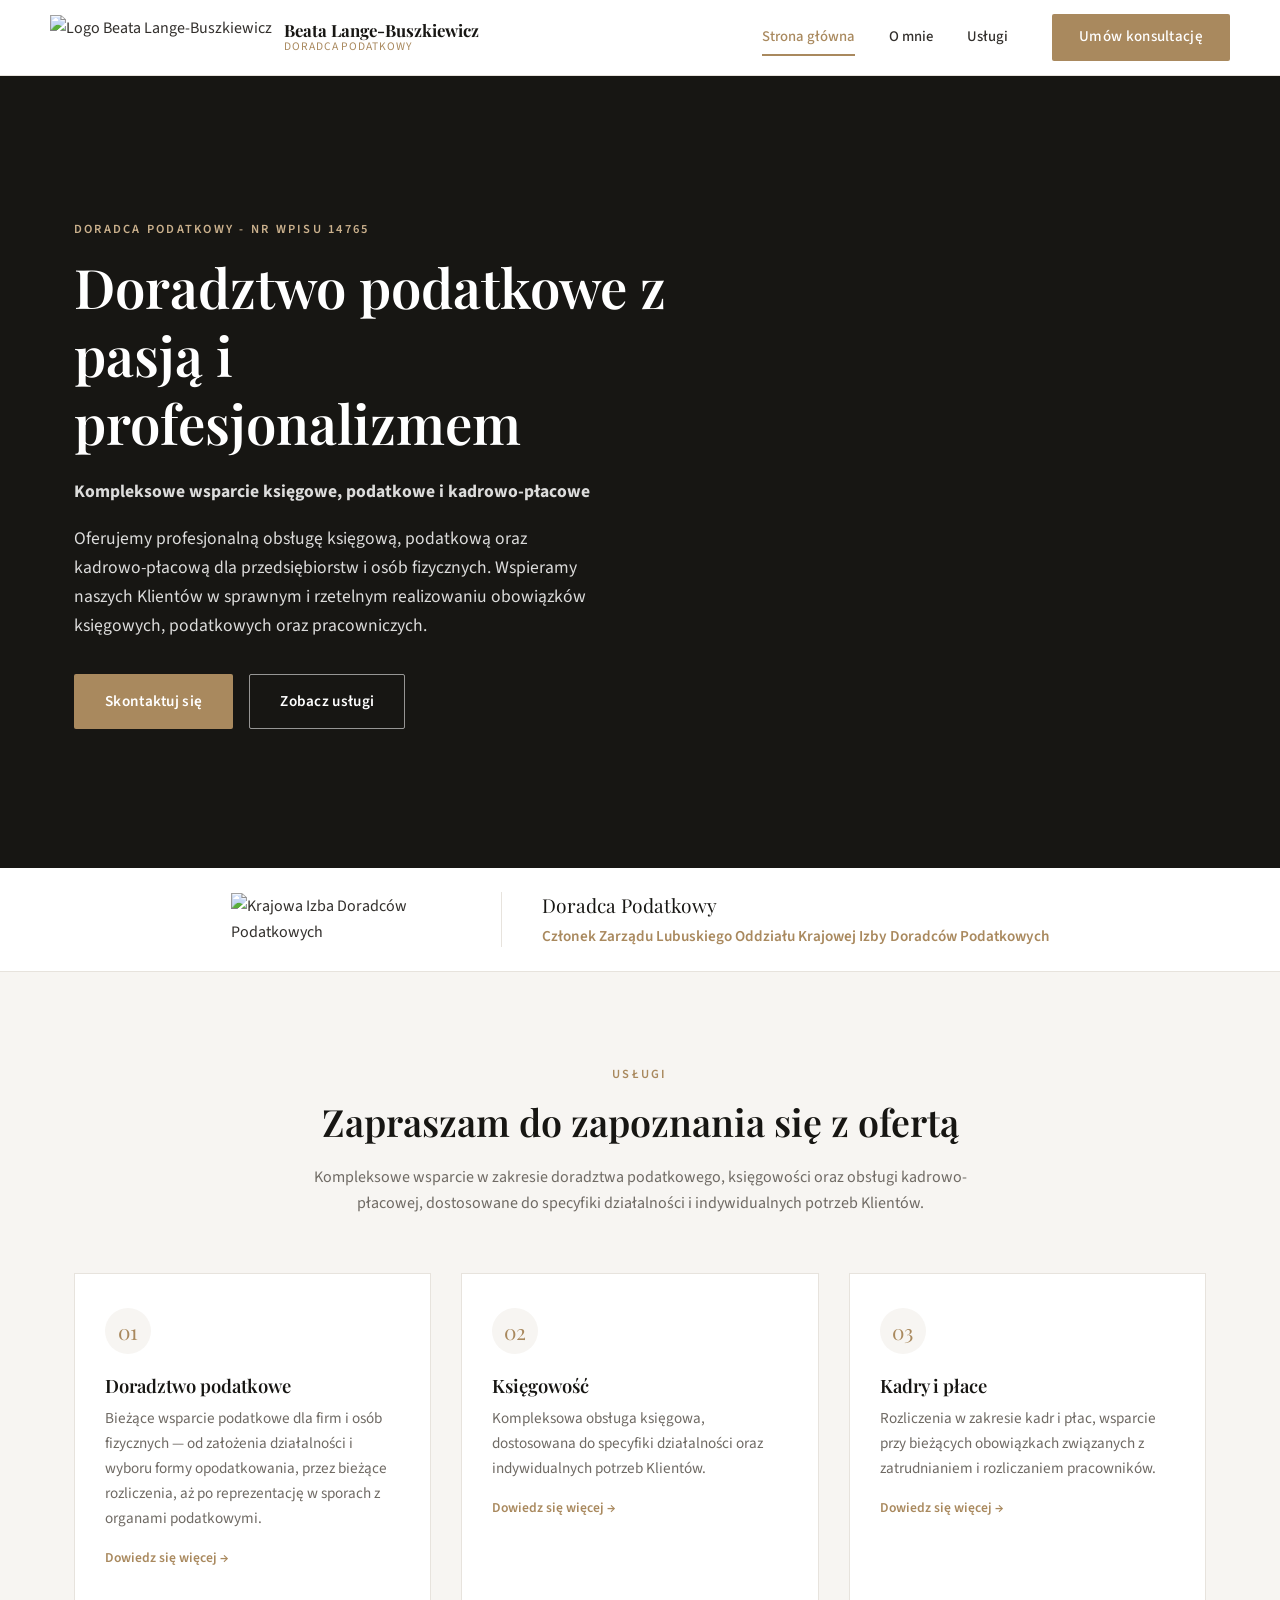
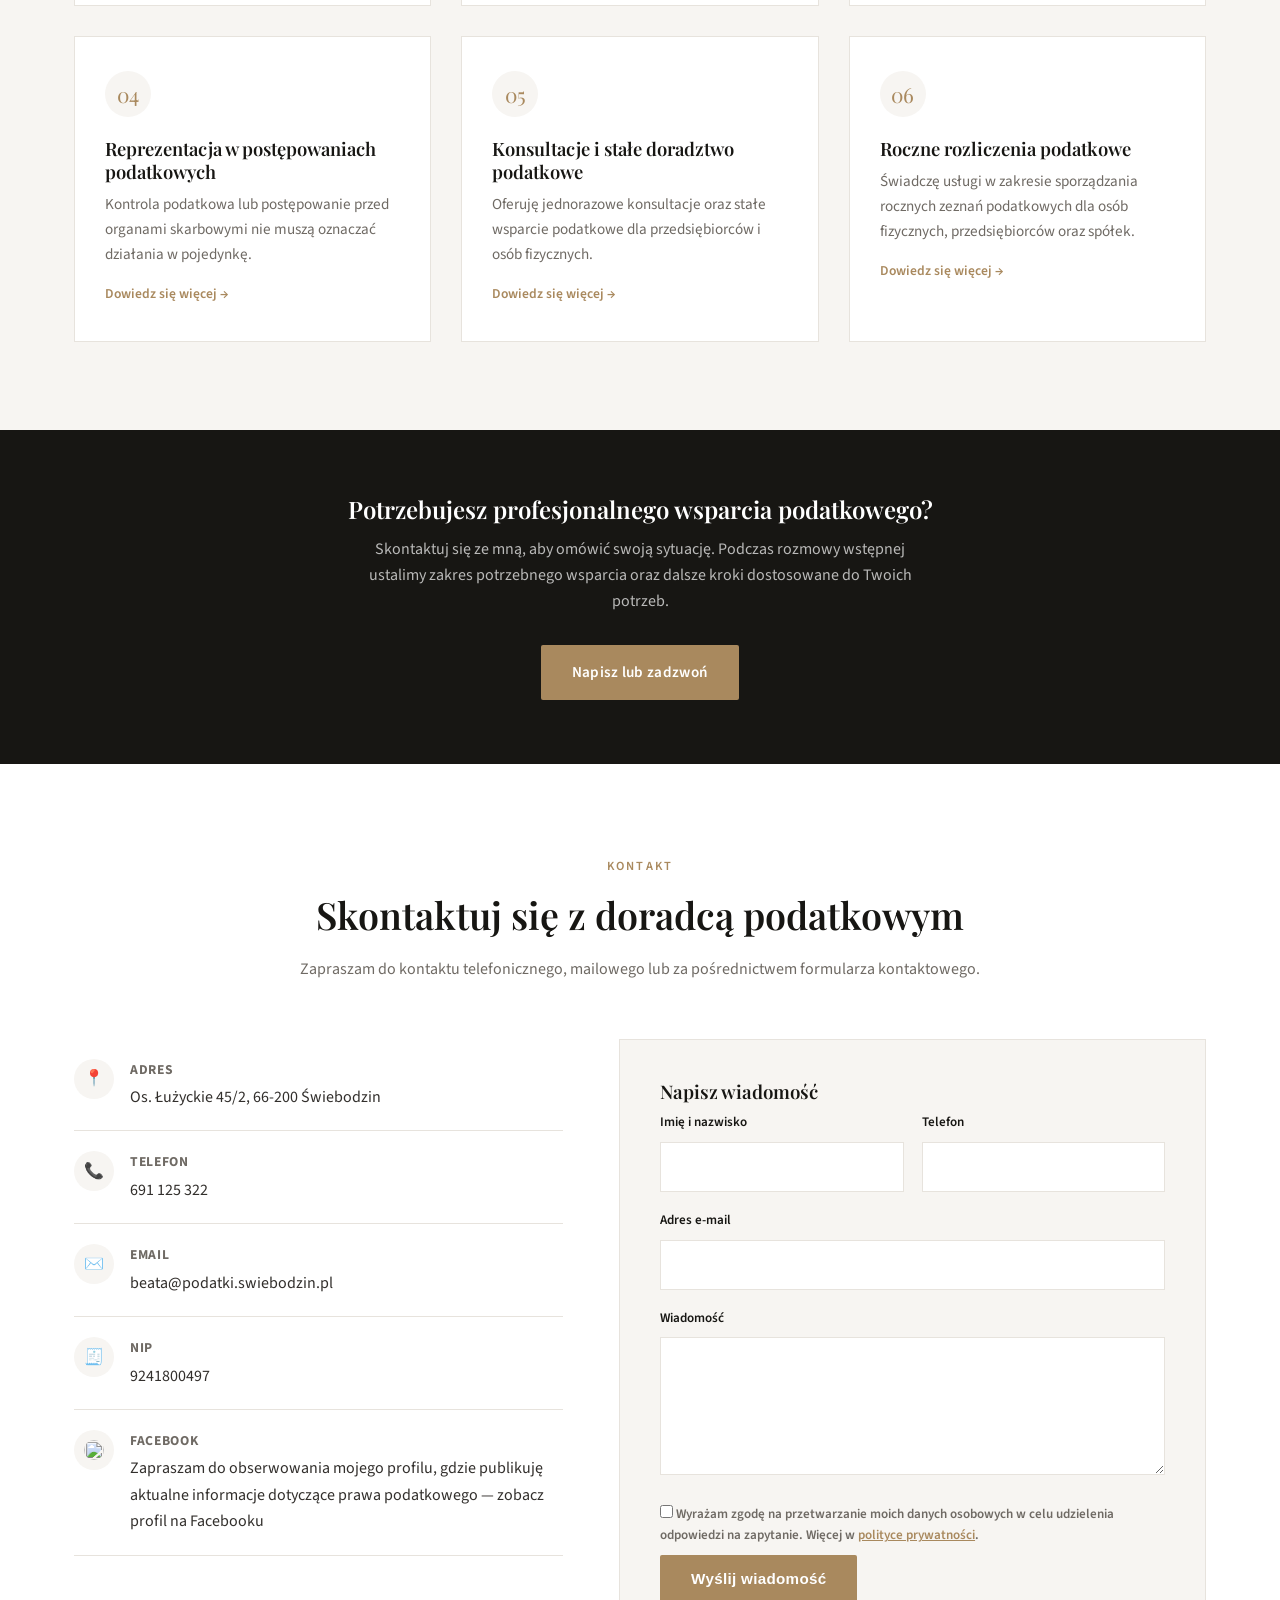
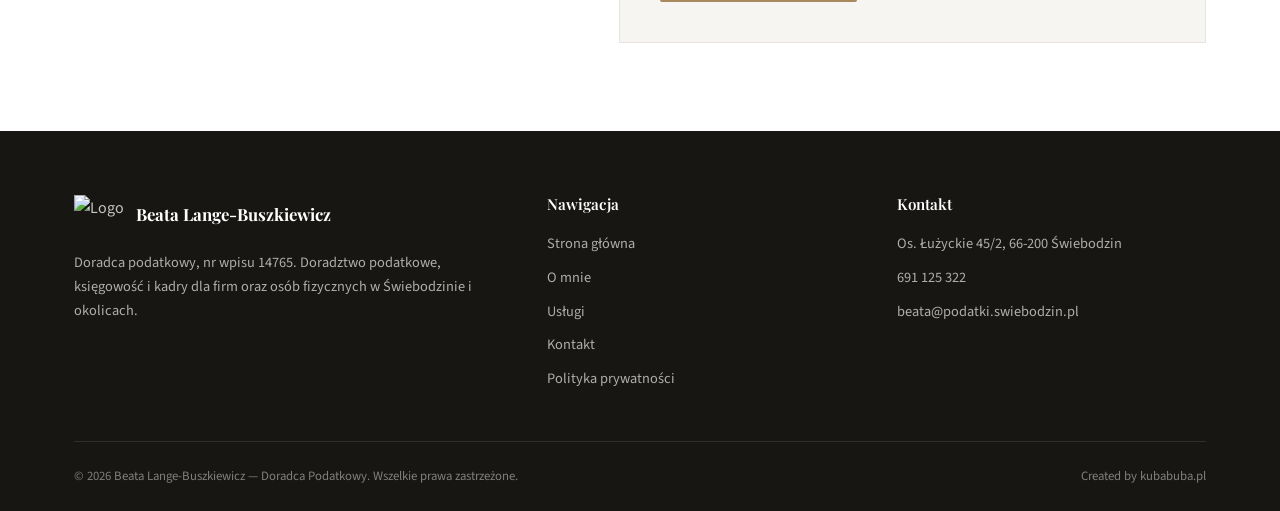
==== commit 189b2b22: "fix: zajawki kart usług jako początek opisów z podstrony Usługi Co-Authored-By: Claude Opus 5.5 <nor" ====
--- a/index.html
+++ b/index.html
@@ -64,37 +64,37 @@
       <div class="card">
         <div class="icon">01</div>
         <h3>Doradztwo podatkowe</h3>
-        <p>Od założenia działalności i wyboru formy opodatkowania, przez bieżące rozliczenia, po reprezentację w sporach z organami podatkowymi.</p>
+        <p>Bieżące wsparcie podatkowe dla firm i osób fizycznych — od założenia działalności i wyboru formy opodatkowania, przez bieżące rozliczenia, aż po reprezentację w sporach z organami podatkowymi.</p>
         <a href="uslugi.html#doradztwo" class="card-link">Dowiedz się więcej →</a>
       </div>
       <div class="card">
         <div class="icon">02</div>
         <h3>Księgowość</h3>
-        <p>Księgi rachunkowe, KPiR, ewidencja ryczałtu i rejestry VAT — obsługa dostosowana do specyfiki działalności.</p>
+        <p>Kompleksowa obsługa księgowa, dostosowana do specyfiki działalności oraz indywidualnych potrzeb Klientów.</p>
         <a href="uslugi.html#ksiegowosc" class="card-link">Dowiedz się więcej →</a>
       </div>
       <div class="card">
         <div class="icon">03</div>
         <h3>Kadry i płace</h3>
-        <p>Dokumentacja kadrowa, listy płac, umowy oraz rozliczenia z ZUS — bieżące wsparcie przy zatrudnianiu pracowników.</p>
+        <p>Rozliczenia w zakresie kadr i płac, wsparcie przy bieżących obowiązkach związanych z zatrudnianiem i rozliczaniem pracowników.</p>
         <a href="uslugi.html#kadry" class="card-link">Dowiedz się więcej →</a>
       </div>
       <div class="card">
         <div class="icon">04</div>
         <h3>Reprezentacja w postępowaniach podatkowych</h3>
-        <p>Wsparcie podczas kontroli i postępowań podatkowych — od odwołań po skargi do sądów administracyjnych.</p>
+        <p>Kontrola podatkowa lub postępowanie przed organami skarbowymi nie muszą oznaczać działania w pojedynkę.</p>
         <a href="uslugi.html#postepowania" class="card-link">Dowiedz się więcej →</a>
       </div>
       <div class="card">
         <div class="icon">05</div>
         <h3>Konsultacje i stałe doradztwo podatkowe</h3>
-        <p>Jednorazowe konsultacje lub stała współpraca — analiza przepisów, interpretacji i orzecznictwa w konkretnej sprawie.</p>
+        <p>Oferuję jednorazowe konsultacje oraz stałe wsparcie podatkowe dla przedsiębiorców i osób fizycznych.</p>
         <a href="uslugi.html#konsultacje" class="card-link">Dowiedz się więcej →</a>
       </div>
       <div class="card">
         <div class="icon">06</div>
         <h3>Roczne rozliczenia podatkowe</h3>
-        <p>Zeznania PIT i CIT, weryfikacja ulg i odliczeń oraz korekty zeznań za lata ubiegłe.</p>
+        <p>Świadczę usługi w zakresie sporządzania rocznych zeznań podatkowych dla osób fizycznych, przedsiębiorców oraz spółek.</p>
         <a href="uslugi.html#zeznania" class="card-link">Dowiedz się więcej →</a>
       </div>
     </div>
